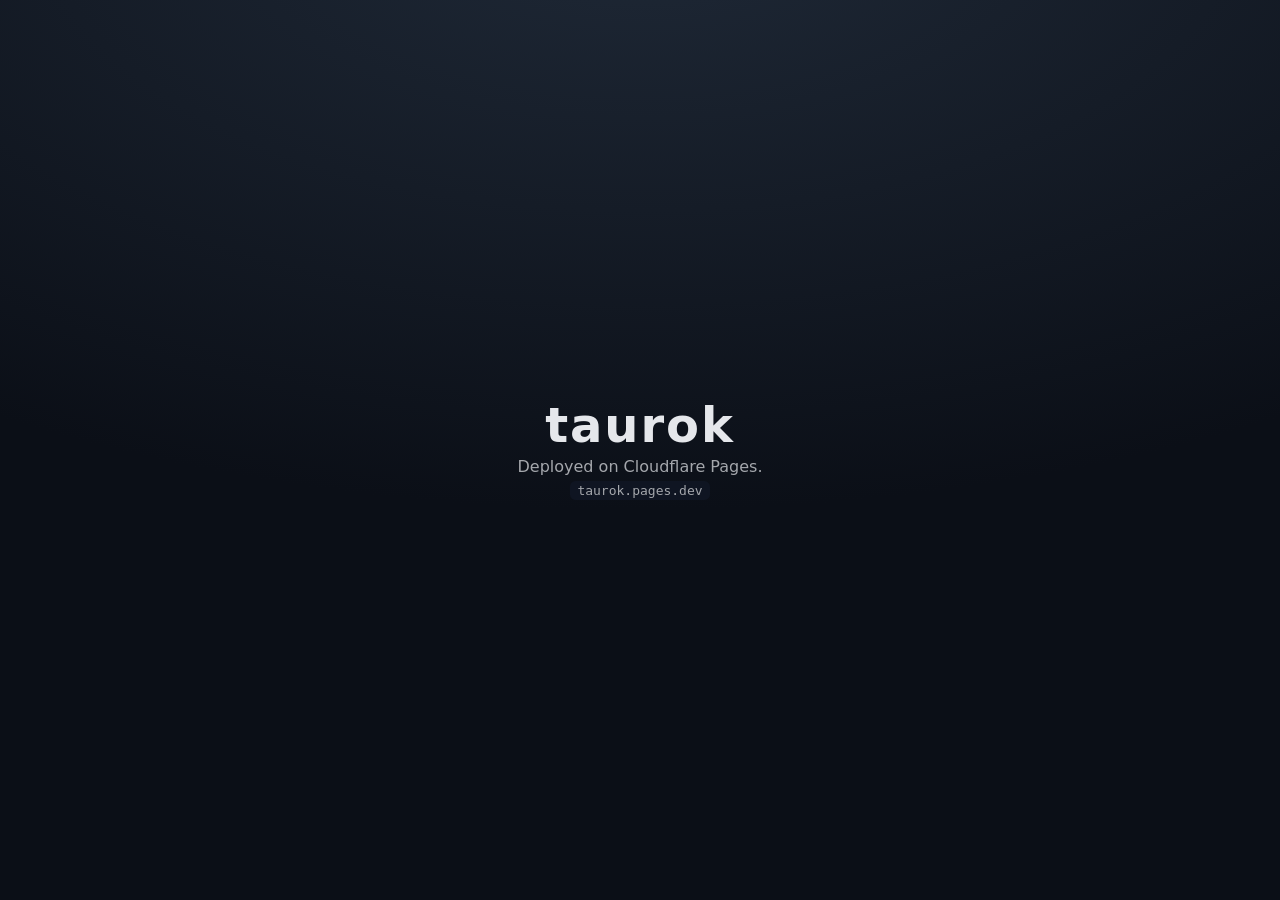
==== site/index.html @ 5db6bf36 "taurok: Cloudflare Pages IaC + encrypted ansible vault" ====
<!doctype html>
<html lang="en">
<head>
  <meta charset="utf-8" />
  <meta name="viewport" content="width=device-width, initial-scale=1" />
  <title>taurok</title>
  <style>
    :root { color-scheme: dark; }
    body { margin:0; min-height:100vh; display:grid; place-items:center;
           font-family: ui-sans-serif, system-ui, -apple-system, Segoe UI, Roboto, sans-serif;
           background: radial-gradient(1200px 600px at 50% -10%, #1f2937, #0b0f17); color:#e5e7eb; }
    .card { text-align:center; padding:3rem 2rem; }
    h1 { font-size:3rem; margin:0 0 .25rem; letter-spacing:.04em; }
    p  { opacity:.7; margin:.25rem 0; }
    code { background:#111827; padding:.15rem .45rem; border-radius:.35rem; }
  </style>
</head>
<body>
  <div class="card">
    <h1>taurok</h1>
    <p>Deployed on Cloudflare Pages.</p>
    <p><code>taurok.pages.dev</code></p>
  </div>
</body>
</html>
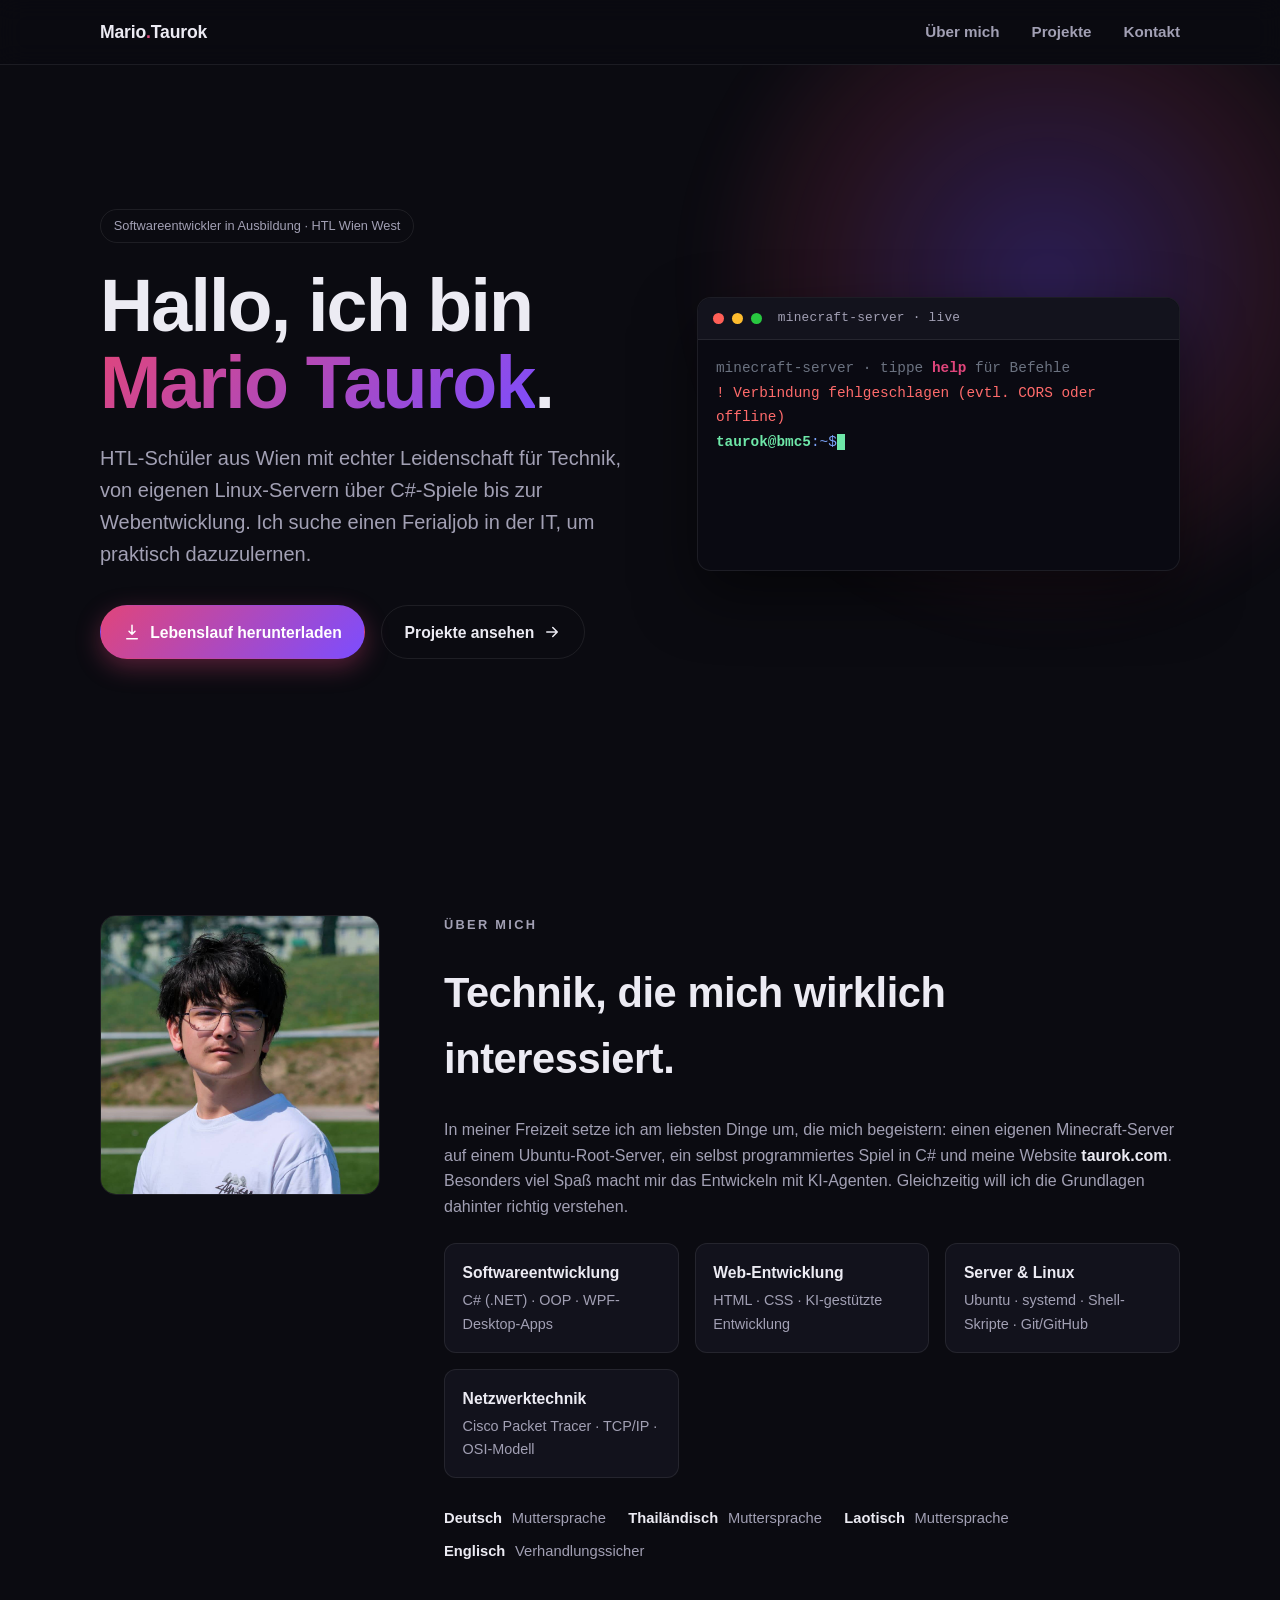
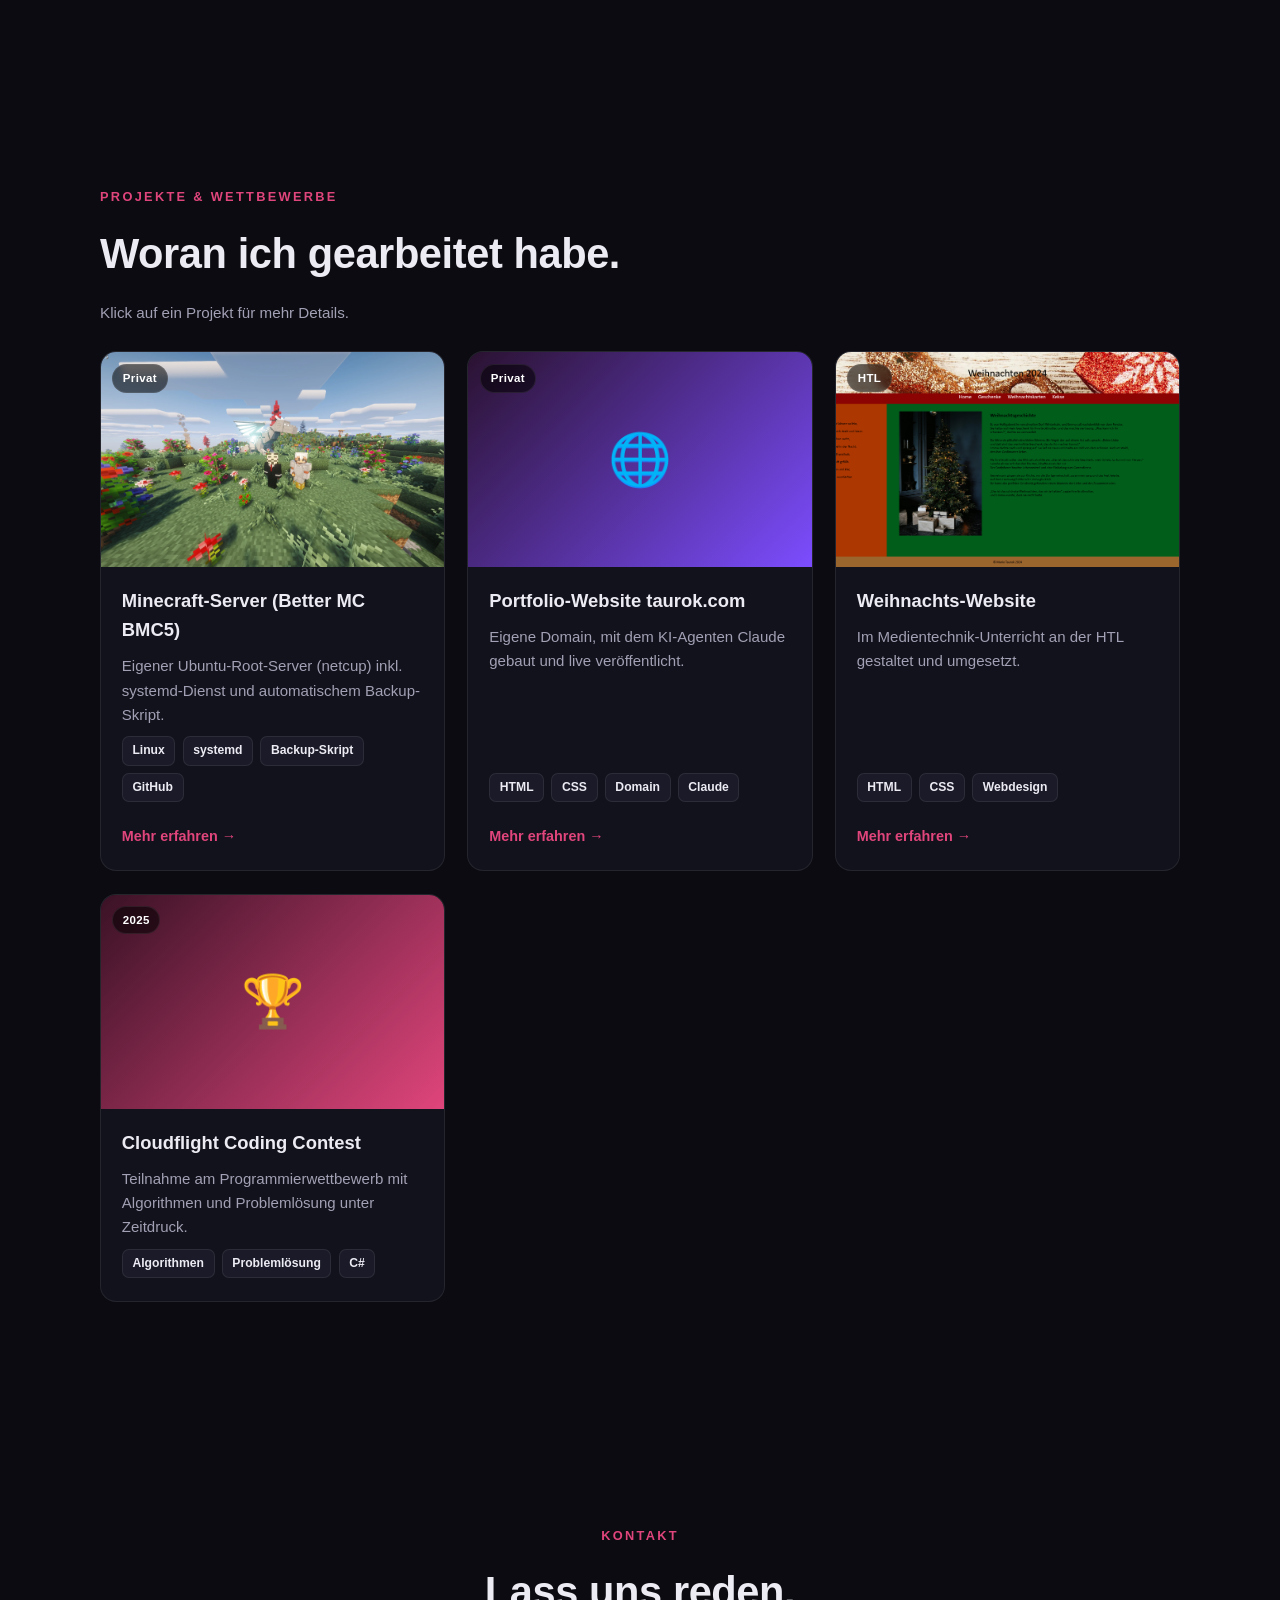
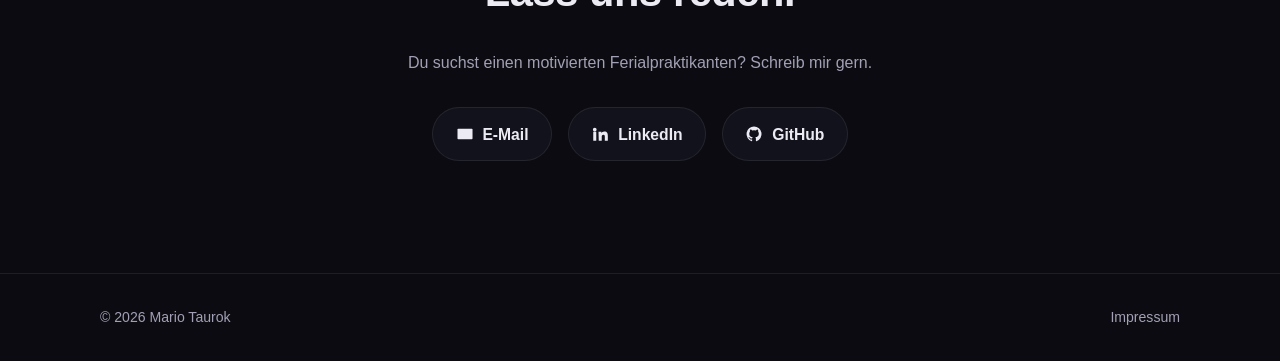
==== commit c378019a: "feat: Portfolio-Website hinzugefuegt (HTML/CSS, 4 Projekte, Impressum)" ====
--- a/site/index.html
+++ b/site/index.html
@@ -1,25 +1,405 @@
-<!doctype html>
-<html lang="en">
+<!DOCTYPE html>
+<html lang="de">
+
 <head>
-  <meta charset="utf-8" />
-  <meta name="viewport" content="width=device-width, initial-scale=1" />
-  <title>taurok</title>
-  <style>
-    :root { color-scheme: dark; }
-    body { margin:0; min-height:100vh; display:grid; place-items:center;
-           font-family: ui-sans-serif, system-ui, -apple-system, Segoe UI, Roboto, sans-serif;
-           background: radial-gradient(1200px 600px at 50% -10%, #1f2937, #0b0f17); color:#e5e7eb; }
-    .card { text-align:center; padding:3rem 2rem; }
-    h1 { font-size:3rem; margin:0 0 .25rem; letter-spacing:.04em; }
-    p  { opacity:.7; margin:.25rem 0; }
-    code { background:#111827; padding:.15rem .45rem; border-radius:.35rem; }
-  </style>
+  <meta charset="UTF-8">
+  <meta name="viewport" content="width=device-width, initial-scale=1">
+  <meta name="description"
+    content="Portfolio von Mario Taurok, Softwareentwickler in Ausbildung (HTL Wien West). Projekte aus Linux, C#, Webentwicklung und mehr.">
+  <title>Mario Taurok · Portfolio</title>
+  <link rel="stylesheet" href="style.css?v=4">
 </head>
+
 <body>
-  <div class="card">
-    <h1>taurok</h1>
-    <p>Deployed on Cloudflare Pages.</p>
-    <p><code>taurok.pages.dev</code></p>
-  </div>
+  <!-- ===== Navigation ===== -->
+  <header class="nav">
+    <div class="container nav__inner">
+      <a class="nav__brand" href="#start">Mario<span>.</span>Taurok</a>
+      <nav class="nav__links" aria-label="Hauptnavigation">
+        <a href="#ueber">Über mich</a>
+        <a href="#projekte">Projekte</a>
+        <a href="#kontakt">Kontakt</a>
+      </nav>
+    </div>
+  </header>
+
+  <main>
+    <!-- ===== Hero / Landingpage ===== -->
+    <section class="hero" id="start">
+      <div class="container hero__grid">
+        <div class="hero__inner">
+          <p class="eyebrow">Softwareentwickler in Ausbildung · HTL Wien West</p>
+          <h1 class="hero__title">Hallo, ich bin<br><span class="grad">Mario Taurok</span>.</h1>
+          <p class="hero__lead">
+            HTL-Schüler aus Wien mit echter Leidenschaft für Technik, von eigenen Linux-Servern
+            über C#-Spiele bis zur Webentwicklung. Ich suche einen Ferialjob in der IT, um praktisch
+            dazuzulernen.
+          </p>
+          <div class="hero__actions">
+            <a class="btn btn--primary" href="Mario-Taurok-Lebenslauf.pdf" download>
+              <svg viewBox="0 0 24 24" class="ico" aria-hidden="true">
+                <path d="M12 3v12m0 0 4-4m-4 4-4-4M5 21h14" />
+              </svg>
+              Lebenslauf herunterladen
+            </a>
+            <a class="btn btn--ghost" href="#projekte">
+              Projekte ansehen
+              <svg viewBox="0 0 24 24" class="ico" aria-hidden="true">
+                <path d="M5 12h14m0 0-6-6m6 6-6 6" />
+              </svg>
+            </a>
+          </div>
+        </div>
+        <aside class="hero__aside">
+          <div class="term" aria-label="Live-Status des Minecraft-Servers (minecraft-server)">
+            <div class="term__bar">
+              <span class="term__dot term__dot--r"></span>
+              <span class="term__dot term__dot--y"></span>
+              <span class="term__dot term__dot--g"></span>
+              <span class="term__title">minecraft-server · live</span>
+            </div>
+            <div class="term__body" id="mctermbody" tabindex="0">
+              <div id="mctermout"></div>
+              <div class="term__inputline">
+                <span class="term__prompt">taurok@bmc5</span><span class="term__path">:~$</span> <span class="term__typed" id="mctermtyped"></span><span class="term__cursor"></span>
+                <input id="mcterminput" class="term__ghost" style="flex:0 0 1px;width:1px;height:1.1em;opacity:0;border:0;padding:0;margin:0;background:transparent;color:transparent;" autocomplete="off" autocapitalize="none" autocorrect="off" spellcheck="false" aria-label="Terminal-Eingabe">
+              </div>
+            </div>
+          </div>
+        </aside>
+      </div>
+      <div class="hero__glow" aria-hidden="true"></div>
+    </section>
+
+    <!-- ===== Über mich ===== -->
+    <section class="section about" id="ueber">
+      <div class="container about__grid">
+        <div class="about__media">
+          <img src="img/albert.jpg" alt="Porträt von Mario Taurok" loading="lazy">
+        </div>
+        <div class="about__text">
+          <p class="kicker">Über mich</p>
+          <h2 class="section__title">Technik, die mich wirklich interessiert.</h2>
+          <p>
+            In meiner Freizeit setze ich am liebsten Dinge um, die mich begeistern: einen eigenen
+            Minecraft-Server auf einem Ubuntu-Root-Server, ein selbst programmiertes Spiel in C#
+            und meine Website <strong>taurok.com</strong>. Besonders viel Spaß macht mir das
+            Entwickeln mit KI-Agenten. Gleichzeitig will ich die Grundlagen dahinter richtig
+            verstehen.
+          </p>
+
+          <div class="skills">
+            <div class="skill">
+              <h3>Softwareentwicklung</h3>
+              <p>C# (.NET) · OOP · WPF-Desktop-Apps</p>
+            </div>
+            <div class="skill">
+              <h3>Web-Entwicklung</h3>
+              <p>HTML · CSS · KI-gestützte Entwicklung</p>
+            </div>
+            <div class="skill">
+              <h3>Server &amp; Linux</h3>
+              <p>Ubuntu · systemd · Shell-Skripte · Git/GitHub</p>
+            </div>
+            <div class="skill">
+              <h3>Netzwerktechnik</h3>
+              <p>Cisco Packet Tracer · TCP/IP · OSI-Modell</p>
+            </div>
+          </div>
+
+          <ul class="langs">
+            <li><span>Deutsch</span> Muttersprache</li>
+            <li><span>Thailändisch</span> Muttersprache</li>
+            <li><span>Laotisch</span> Muttersprache</li>
+            <li><span>Englisch</span> Verhandlungssicher</li>
+          </ul>
+        </div>
+      </div>
+    </section>
+
+    <!-- ===== Projekte ===== -->
+    <section class="section projects" id="projekte">
+      <div class="container">
+        <p class="kicker">Projekte &amp; Wettbewerbe</p>
+        <h2 class="section__title">Woran ich gearbeitet habe.</h2>
+        <p class="projects__hint">Klick auf ein Projekt für mehr Details.</p>
+
+        <div class="grid">
+          <!-- 1: Minecraft-Server -->
+          <a class="card" href="projekte/minecraft-server.html">
+            <div class="card__media">
+              <img src="img/minecraft.webp" alt="Minecraft-Server" loading="lazy">
+              <span class="card__badge">Privat</span>
+            </div>
+            <div class="card__body">
+              <h3>Minecraft-Server (Better MC BMC5)</h3>
+              <p>Eigener Ubuntu-Root-Server (netcup) inkl. systemd-Dienst und automatischem Backup-Skript.</p>
+              <ul class="tags">
+                <li>Linux</li>
+                <li>systemd</li>
+                <li>Backup-Skript</li>
+                <li>GitHub</li>
+              </ul>
+              <span class="card__more">Mehr erfahren →</span>
+            </div>
+          </a>
+
+          <!-- 2: Portfolio-Website -->
+          <a class="card" href="projekte/portfolio-website.html">
+            <div class="card__media card__media--grad grad-1">
+              <span class="card__emoji" aria-hidden="true">🌐</span>
+              <span class="card__badge">Privat</span>
+            </div>
+            <div class="card__body">
+              <h3>Portfolio-Website taurok.com</h3>
+              <p>Eigene Domain, mit dem KI-Agenten Claude gebaut und live veröffentlicht.</p>
+              <ul class="tags">
+                <li>HTML</li>
+                <li>CSS</li>
+                <li>Domain</li>
+                <li>Claude</li>
+              </ul>
+              <span class="card__more">Mehr erfahren →</span>
+            </div>
+          </a>
+
+        <!--
+        
+          <a class="card" href="projekte/monogame-spiel.html">
+            <div class="card__media">
+              <img src="img/MonoGame.png" alt="MonoGame-Spiel" loading="lazy">
+              <span class="card__badge">Privat</span>
+            </div>
+            <div class="card__body">
+              <h3>MonoGame-Spiel</h3>
+              <p>Eigenentwicklung in C# mit dem MonoGame-Framework, Spiellogik objektorientiert umgesetzt.</p>
+              <ul class="tags">
+                <li>C#</li>
+                <li>MonoGame</li>
+                <li>OOP</li>
+              </ul>
+              <span class="card__more">Mehr erfahren →</span>
+            </div>
+          </a>
+        //-->
+          <!-- 4: Weihnachts-Website -->
+          <a class="card" href="projekte/weihnachts-website.html">
+            <div class="card__media">
+              <img src="img/Christmaspage.png" alt="Weihnachts-Website" loading="lazy">
+              <span class="card__badge">HTL</span>
+            </div>
+            <div class="card__body">
+              <h3>Weihnachts-Website</h3>
+              <p>Im Medientechnik-Unterricht an der HTL gestaltet und umgesetzt.</p>
+              <ul class="tags">
+                <li>HTML</li>
+                <li>CSS</li>
+                <li>Webdesign</li>
+              </ul>
+              <span class="card__more">Mehr erfahren →</span>
+            </div>
+          </a>
+
+          <!-- 5: Cloudflight Coding Contest (ohne Detailseite) -->
+          <article class="card card--static">
+            <div class="card__media card__media--grad grad-2">
+              <span class="card__emoji" aria-hidden="true">🏆</span>
+              <span class="card__badge">2025</span>
+            </div>
+            <div class="card__body">
+              <h3>Cloudflight Coding Contest</h3>
+              <p>Teilnahme am Programmierwettbewerb mit Algorithmen und Problemlösung unter Zeitdruck.</p>
+              <ul class="tags">
+                <li>Algorithmen</li>
+                <li>Problemlösung</li>
+                <li>C#</li>
+              </ul>
+            </div>
+          </article>
+        </div>
+      </div>
+    </section>
+
+    <!-- ===== Kontakt ===== -->
+    <section class="section contact" id="kontakt">
+      <div class="container contact__inner">
+        <p class="kicker">Kontakt</p>
+        <h2 class="section__title">Lass uns reden.</h2>
+        <p class="contact__lead">Du suchst einen motivierten Ferialpraktikanten? Schreib mir gern.</p>
+
+        <div class="contact__buttons">
+          <a class="btn btn--social" href="mailto:mario.taurok@proton.me">
+            <svg viewBox="0 0 24 24" class="ico" aria-hidden="true">
+              <path d="M3 5h18a1 1 0 0 1 1 1v12a1 1 0 0 1-1 1H3a1 1 0 0 1-1-1V6a1 1 0 0 1 1-1z" />
+              <path d="m3 7 9 6 9-6" />
+            </svg>
+            E-Mail
+          </a>
+          <!-- TODO: LinkedIn-URL hier eintragen (href="#" ist nur ein Platzhalter) -->
+          <a class="btn btn--social" href="https://www.linkedin.com/in/mario-taurok/" target="_blank" rel="noopener">
+            <svg viewBox="0 0 24 24" class="ico" aria-hidden="true">
+              <path
+                d="M4.98 3.5a2.5 2.5 0 1 1 0 5 2.5 2.5 0 0 1 0-5zM3 9h4v12H3zM10 9h3.8v1.7h.05c.53-.95 1.83-1.95 3.77-1.95 4.03 0 4.78 2.5 4.78 5.75V21h-4v-5.1c0-1.22-.02-2.8-1.9-2.8-1.9 0-2.2 1.34-2.2 2.71V21h-4z" />
+            </svg>
+            LinkedIn
+          </a>
+          <a class="btn btn--social" href="https://github.com/bestpg" target="_blank" rel="noopener">
+            <svg viewBox="0 0 24 24" class="ico" aria-hidden="true">
+              <path
+                d="M12 2a10 10 0 0 0-3.16 19.49c.5.09.68-.22.68-.48v-1.7c-2.78.6-3.37-1.34-3.37-1.34-.45-1.16-1.11-1.47-1.11-1.47-.91-.62.07-.6.07-.6 1 .07 1.53 1.03 1.53 1.03.9 1.53 2.36 1.09 2.94.83.09-.65.35-1.09.63-1.34-2.22-.25-4.55-1.11-4.55-4.94 0-1.09.39-1.98 1.03-2.68-.1-.25-.45-1.27.1-2.64 0 0 .84-.27 2.75 1.02a9.6 9.6 0 0 1 5 0c1.91-1.29 2.75-1.02 2.75-1.02.55 1.37.2 2.39.1 2.64.64.7 1.03 1.59 1.03 2.68 0 3.84-2.34 4.69-4.57 4.94.36.31.68.92.68 1.85v2.74c0 .27.18.58.69.48A10 10 0 0 0 12 2z" />
+            </svg>
+            GitHub
+          </a>
+        </div>
+      </div>
+    </section>
+  </main>
+
+  <footer class="footer">
+    <div class="container footer__inner">
+      <span>© 2026 Mario Taurok</span>
+      <a class="footer__link" href="impressum">Impressum</a>
+    </div>
+  </footer>
+
+  <!-- Live-Status vom Minecraft-Server (GraphQL, Vanilla-JS, kein Framework) -->
+  <script>
+    (function () {
+      var ENDPOINT = 'https://api.taurok.com/graphql';
+      var QUERY = 'query MyQuery { players { max online players } }';
+      var out = document.getElementById('mctermout');
+      var input = document.getElementById('mcterminput');
+      var typed = document.getElementById('mctermtyped');
+      var bodyEl = document.getElementById('mctermbody');
+      if (!out || !input || !typed || !bodyEl) return;
+
+      function esc(v) { var d = document.createElement('div'); d.textContent = String(v); return d.innerHTML; }
+      function line(html, cls) { var d = document.createElement('div'); d.className = 'term__line' + (cls ? ' ' + cls : ''); d.innerHTML = html; out.appendChild(d); return d; }
+      function scroll() { bodyEl.scrollTop = bodyEl.scrollHeight; }
+      var PROMPT = '<span class="term__prompt">taurok@bmc5</span><span class="term__path">:~$</span> ';
+      function echo(cmd) { line(PROMPT + esc(cmd)); }
+
+      function fetchPlayers() {
+        var pending = line('<span class="term__dim">… frage api.taurok.com</span>');
+        var q = '{ players { online max players { name x y z dimension } } }';
+        fetch(ENDPOINT + '?query=' + encodeURIComponent(q), { cache: 'no-store' })
+          .then(function (r) { return r.json().catch(function () { return null; }); })
+          .then(function (j) {
+            if (pending) pending.remove();
+            if (!j || j.errors || !j.data || !j.data.players) {
+              var m = (j && j.errors && j.errors[0] && j.errors[0].message) || 'keine Daten';
+              line('<span class="term__err">! ' + esc(m) + '</span>'); scroll(); return;
+            }
+            var p = j.data.players, list = Array.isArray(p.players) ? p.players : [];
+            line('<span class="term__ok">●</span> online <b>' + esc(p.online) + '</b> <span class="term__dim">/ ' + esc(p.max) + '</span>');
+            if (!list.length) { line('<span class="term__dim">niemand online</span>'); scroll(); return; }
+            function rnd(v) { return (v == null) ? '?' : Math.round(v); }
+            list.forEach(function (pl, i) {
+              line('<span class="term__ac">›</span> ' + esc(pl.name));
+              var dim = (pl.dimension || '').replace('minecraft:', '');
+              line('<span class="term__dim">&nbsp;&nbsp;x ' + rnd(pl.x) + '&nbsp; y ' + rnd(pl.y) + '&nbsp; z ' + rnd(pl.z) + (dim ? '&nbsp; · ' + esc(dim) : '') + '</span>');
+              if (i < list.length - 1) line('&nbsp;');
+            });
+            scroll();
+          })
+          .catch(function () { if (pending) pending.remove(); line('<span class="term__err">! Verbindung fehlgeschlagen (evtl. CORS oder offline)</span>'); scroll(); });
+      }
+
+      function fetchStatus() {
+        var pending = line('<span class="term__dim">… frage api.taurok.com</span>');
+        var q = '{ serverStatus { online max players version motd uptime { running human } } }';
+        fetch(ENDPOINT + '?query=' + encodeURIComponent(q), { cache: 'no-store' })
+          .then(function (r) { return r.json().catch(function () { return null; }); })
+          .then(function (j) {
+            if (pending) pending.remove();
+            if (!j || j.errors || !j.data || !j.data.serverStatus) {
+              var m = (j && j.errors && j.errors[0] && j.errors[0].message) || 'keine Daten';
+              line('<span class="term__err">! ' + esc(m) + '</span>'); scroll(); return;
+            }
+            var st = j.data.serverStatus, up = st.uptime || {}, names = Array.isArray(st.players) ? st.players : [];
+            line('<span class="term__ac">' + esc(st.motd || 'Server') + '</span>');
+            line(up.running ? '<span class="term__ok">●</span> läuft' : '<span class="term__err">●</span> offline');
+            line('<span class="term__dim">spieler</span> <b>' + esc(st.online) + '</b> <span class="term__dim">/ ' + esc(st.max) + '</span>');
+            line('<span class="term__dim">version</span> ' + esc(st.version || '-'));
+            line('<span class="term__dim">uptime</span>&nbsp; ' + esc(up.human || '-'));
+            names.forEach(function (n) { line('&nbsp;&nbsp;<span class="term__ac">›</span> ' + esc(n)); });
+            scroll();
+          })
+          .catch(function () { if (pending) pending.remove(); line('<span class="term__err">! Verbindung fehlgeschlagen (evtl. CORS oder offline)</span>'); scroll(); });
+      }
+
+      function fetchUptime() {
+        var pending = line('<span class="term__dim">…</span>');
+        fetch(ENDPOINT + '?query=' + encodeURIComponent('{ serverStatus { uptime { running human } } }'), { cache: 'no-store' })
+          .then(function (r) { return r.json().catch(function () { return null; }); })
+          .then(function (j) {
+            if (pending) pending.remove();
+            var u = j && j.data && j.data.serverStatus && j.data.serverStatus.uptime;
+            if (!u) { line('<span class="term__err">! keine Daten</span>'); scroll(); return; }
+            line(u.running ? 'uptime: <b>' + esc(u.human) + '</b>' : '<span class="term__err">Server offline</span>');
+            scroll();
+          })
+          .catch(function () { if (pending) pending.remove(); line('<span class="term__err">! Verbindung fehlgeschlagen</span>'); scroll(); });
+      }
+
+      var COMMANDS = {
+        help: function () {
+          line('verfügbare Befehle:');
+          [
+            ['status', 'voller Server-Status (Version, MOTD, Uptime)'],
+            ['players', 'nur Spielerliste'],
+            ['uptime', 'Laufzeit des Servers'],
+            ['about', 'Infos zum Server'],
+            ['clear', 'Terminal leeren']
+          ].forEach(function (c) {
+            line('  <span class="term__ac">' + c[0] + '</span>' + '          '.slice(c[0].length) + c[1]);
+          });
+        },
+        players: fetchPlayers, online: fetchPlayers,
+        status: fetchStatus, serverstatus: fetchStatus, uptime: fetchUptime,
+        about: function () {
+          line('minecraft-server · Better MC BMC5 (NeoForge 1.21.1)');
+          line('Oracle Cloud · ARM/aarch64 · Ubuntu · systemd');
+        },
+        clear: function () { out.innerHTML = ''; },
+        whoami: function () { line('gast@taurok'); }
+      };
+
+      function run(raw) {
+        var cmd = raw.trim();
+        echo(cmd);
+        if (cmd) {
+          var name = cmd.split(/\s+/)[0].toLowerCase();
+          if (COMMANDS[name]) COMMANDS[name]();
+          else line('<span class="term__err">command not found: ' + esc(name) + "</span> <span class=\"term__dim\">(tippe 'help')</span>");
+        }
+        scroll();
+      }
+
+      function sync() { typed.textContent = input.value; }
+      var hist = [], hi = 0;
+      input.addEventListener('input', sync);
+      input.addEventListener('keydown', function (e) {
+        if (e.key === 'Enter') {
+          e.preventDefault();
+          var v = input.value; input.value = ''; sync();
+          if (v.trim()) hist.push(v);
+          hi = hist.length;
+          run(v);
+        } else if (e.key === 'ArrowUp') {
+          e.preventDefault();
+          if (hi > 0) { hi--; input.value = hist[hi] || ''; sync(); }
+        } else if (e.key === 'ArrowDown') {
+          if (hi < hist.length) { hi++; input.value = hist[hi] || ''; sync(); }
+        }
+      });
+      bodyEl.addEventListener('click', function () { try { input.focus({ preventScroll: true }); } catch (e) { input.focus(); } });
+
+      line('<span class="term__dim">minecraft-server · tippe </span><span class="term__ac">help</span><span class="term__dim"> für Befehle</span>');
+      fetchPlayers();
+      try { input.focus({ preventScroll: true }); } catch (e) { input.focus(); }
+    })();
+  </script>
 </body>
+
 </html>
--- a/site/style.css
+++ b/site/style.css
@@ -0,0 +1,443 @@
+/* ============================================================
+   Mario Taurok – Portfolio
+   Reines CSS, dunkles Design (inspiriert von netsnek.com)
+   ============================================================ */
+
+/* ---------- Design-Tokens ---------- */
+:root {
+  --bg:       #0b0b11;
+  --bg-2:     #12121c;
+  --bg-3:     #1a1a28;
+  --line:     rgba(255, 255, 255, .08);
+  --text:     #ecebf3;
+  --muted:    #a2a0b4;
+  --accent:   #e0457b;   /* Magenta */
+  --accent-2: #7c4dff;   /* Violett */
+  --grad: linear-gradient(135deg, var(--accent), var(--accent-2));
+  --radius: 16px;
+  --maxw: 1080px;
+}
+
+/* ---------- Reset / Basis ---------- */
+* { box-sizing: border-box; margin: 0; padding: 0; }
+
+html { scroll-behavior: smooth; }
+
+body {
+  background: var(--bg);
+  color: var(--text);
+  font-family: -apple-system, BlinkMacSystemFont, "Segoe UI", Roboto, Helvetica, Arial, sans-serif;
+  line-height: 1.6;
+  -webkit-font-smoothing: antialiased;
+  overflow-x: hidden;
+}
+
+img { max-width: 100%; height: auto; display: block; }
+a { color: inherit; text-decoration: none; }
+
+.container {
+  width: min(92%, var(--maxw));
+  margin-inline: auto;
+}
+
+.section { padding-block: clamp(3.5rem, 9vw, 7rem); }
+.section[id], .hero[id] { scroll-margin-top: 80px; }
+
+.kicker {
+  text-transform: uppercase;
+  letter-spacing: .18em;
+  font-size: .8rem;
+  font-weight: 700;
+  color: var(--accent);
+  margin-bottom: .8rem;
+}
+
+.section__title {
+  font-size: clamp(1.7rem, 4vw, 2.6rem);
+  font-weight: 800;
+  letter-spacing: -.01em;
+  margin-bottom: 1.5rem;
+}
+
+.grad {
+  background: var(--grad);
+  -webkit-background-clip: text;
+  background-clip: text;
+  color: transparent;
+}
+
+/* ---------- Navigation ---------- */
+.nav {
+  position: sticky;
+  top: 0;
+  z-index: 50;
+  background: rgba(11, 11, 17, .72);
+  backdrop-filter: blur(12px);
+  border-bottom: 1px solid var(--line);
+}
+.nav__inner {
+  display: flex;
+  align-items: center;
+  justify-content: space-between;
+  height: 64px;
+}
+.nav__brand { font-weight: 800; font-size: 1.1rem; letter-spacing: -.01em; }
+.nav__brand span { color: var(--accent); }
+.nav__links { display: flex; gap: clamp(1rem, 3vw, 2rem); }
+.nav__links a {
+  color: var(--muted);
+  font-weight: 600;
+  font-size: .95rem;
+  transition: color .2s;
+}
+.nav__links a:hover { color: var(--text); }
+
+/* ---------- Buttons ---------- */
+.btn {
+  display: inline-flex;
+  align-items: center;
+  gap: .55rem;
+  padding: .85rem 1.4rem;
+  border-radius: 999px;
+  font-weight: 700;
+  font-size: .98rem;
+  border: 1px solid transparent;
+  cursor: pointer;
+  transition: transform .15s ease, box-shadow .2s ease, background .2s, border-color .2s;
+}
+.btn:hover { transform: translateY(-2px); }
+.btn .ico { width: 1.15em; height: 1.15em; }
+
+.btn--primary {
+  background: var(--grad);
+  color: #fff;
+  box-shadow: 0 8px 24px rgba(224, 69, 123, .35);
+}
+.btn--primary:hover { box-shadow: 0 12px 30px rgba(124, 77, 255, .45); }
+
+.btn--ghost {
+  background: transparent;
+  border-color: var(--line);
+  color: var(--text);
+}
+.btn--ghost:hover { border-color: var(--accent); background: rgba(255, 255, 255, .03); }
+
+/* Icon-Stroke-Stil */
+.ico { fill: none; stroke: currentColor; stroke-width: 2; stroke-linecap: round; stroke-linejoin: round; }
+.btn--social .ico, .nav .ico { stroke: none; fill: currentColor; }
+
+/* ---------- Hero ---------- */
+.hero {
+  position: relative;
+  padding-block: clamp(4rem, 12vw, 9rem);
+  overflow: hidden;
+}
+.hero__inner { position: relative; z-index: 2; max-width: 760px; }
+.eyebrow {
+  display: inline-block;
+  padding: .35rem .8rem;
+  border: 1px solid var(--line);
+  border-radius: 999px;
+  font-size: .8rem;
+  color: var(--muted);
+  margin-bottom: 1.5rem;
+}
+.hero__title {
+  font-size: clamp(2.6rem, 8vw, 4.6rem);
+  line-height: 1.05;
+  font-weight: 800;
+  letter-spacing: -.025em;
+  margin-bottom: 1.3rem;
+}
+.hero__lead {
+  font-size: clamp(1.05rem, 2.2vw, 1.25rem);
+  color: var(--muted);
+  max-width: 56ch;
+  margin-bottom: 2.2rem;
+}
+.hero__actions { display: flex; flex-wrap: wrap; gap: 1rem; }
+
+.hero__glow {
+  position: absolute;
+  top: -20%;
+  right: -10%;
+  width: 60vw;
+  height: 60vw;
+  max-width: 720px;
+  max-height: 720px;
+  background: radial-gradient(circle, rgba(124, 77, 255, .28), rgba(224, 69, 123, .12) 45%, transparent 70%);
+  filter: blur(20px);
+  z-index: 1;
+  pointer-events: none;
+}
+
+/* ---------- Hero: 2 Spalten + Live-Terminal ---------- */
+.hero__grid {
+  position: relative;
+  z-index: 2;
+  display: grid;
+  grid-template-columns: 1.05fr .95fr;
+  gap: clamp(2rem, 5vw, 4rem);
+  align-items: center;
+}
+.hero__grid .hero__inner { max-width: none; }
+.hero__aside { min-width: 0; }
+
+.term {
+  background: #0a0a12;
+  border: 1px solid var(--line);
+  border-radius: 14px;
+  overflow: hidden;
+  box-shadow: 0 24px 60px rgba(0, 0, 0, .5);
+  font-family: ui-monospace, SFMono-Regular, Menlo, Consolas, "Liberation Mono", monospace;
+}
+.term__bar {
+  display: flex;
+  align-items: center;
+  gap: .5rem;
+  padding: .65rem .9rem;
+  background: #13131d;
+  border-bottom: 1px solid var(--line);
+}
+.term__dot { width: 11px; height: 11px; border-radius: 50%; }
+.term__dot--r { background: #ff5f57; }
+.term__dot--y { background: #febc2e; }
+.term__dot--g { background: #28c840; }
+.term__title { margin-left: .5rem; font-size: .8rem; color: var(--muted); letter-spacing: .02em; }
+.term__body {
+  padding: 1rem 1.1rem 1.2rem;
+  font-size: .9rem;
+  line-height: 1.7;
+  color: #cdd6d0;
+  min-height: 230px;
+  max-height: 340px;
+  overflow: auto;
+}
+.term__line { white-space: pre-wrap; word-break: break-word; }
+.term__prompt { color: #6ee7a8; font-weight: 700; }
+.term__path { color: #7aa2f7; }
+.term__ok { color: #28c840; }
+.term__ac { color: var(--accent); font-weight: 700; }
+.term__err { color: #ff6b6b; }
+.term__dim { color: #6b7280; }
+.term__body b { color: #fff; }
+.term__cursor {
+  display: inline-block;
+  width: 8px;
+  height: 1.05em;
+  background: #6ee7a8;
+  vertical-align: -2px;
+  animation: term-blink 1.05s steps(1) infinite;
+}
+@keyframes term-blink { 50% { opacity: 0; } }
+
+@media (max-width: 880px) {
+  .hero__grid { grid-template-columns: 1fr; }
+  .hero__aside { order: 2; }
+}
+
+/* ---------- Über mich ---------- */
+.about__grid {
+  display: grid;
+  grid-template-columns: 280px 1fr;
+  gap: clamp(2rem, 5vw, 4rem);
+  align-items: start;
+}
+.about__media img {
+  width: 100%;
+  border-radius: var(--radius);
+  border: 1px solid var(--line);
+  aspect-ratio: 1 / 1;
+  object-fit: cover;
+}
+.about__text p { color: var(--muted); margin-bottom: 1.5rem; }
+.about__text strong { color: var(--text); }
+
+.skills {
+  display: grid;
+  grid-template-columns: repeat(auto-fit, minmax(200px, 1fr));
+  gap: 1rem;
+  margin-bottom: 1.8rem;
+}
+.skill {
+  background: var(--bg-2);
+  border: 1px solid var(--line);
+  border-radius: 12px;
+  padding: 1rem 1.1rem;
+}
+.skill h3 { font-size: .98rem; margin-bottom: .25rem; }
+.skill p { font-size: .9rem; color: var(--muted); margin: 0; }
+
+.langs { list-style: none; display: flex; flex-wrap: wrap; gap: .6rem 1.4rem; }
+.langs li { font-size: .92rem; color: var(--muted); }
+.langs span { color: var(--text); font-weight: 700; margin-right: .35rem; }
+
+/* ---------- Projekte ---------- */
+.grid {
+  display: grid;
+  grid-template-columns: repeat(auto-fit, minmax(270px, 1fr));
+  gap: 1.4rem;
+}
+.card {
+  background: var(--bg-2);
+  border: 1px solid var(--line);
+  border-radius: var(--radius);
+  overflow: hidden;
+  display: flex;
+  flex-direction: column;
+  transition: transform .2s ease, border-color .2s ease, box-shadow .2s ease;
+}
+.card:hover {
+  transform: translateY(-4px);
+  border-color: rgba(224, 69, 123, .5);
+  box-shadow: 0 16px 40px rgba(0, 0, 0, .4);
+}
+/* statische (nicht klickbare) Karte – z. B. Cloudflight */
+.card--static { cursor: default; }
+.card--static:hover { transform: none; border-color: var(--line); box-shadow: none; }
+.card__media {
+  position: relative;
+  aspect-ratio: 16 / 10;
+  background: var(--bg-3);
+}
+.card__media img { width: 100%; height: 100%; object-fit: cover; }
+.card__media--grad { display: grid; place-items: center; }
+.grad-1 { background: linear-gradient(135deg, #2a1230, #7c4dff); }
+.grad-2 { background: linear-gradient(135deg, #3a1226, #e0457b); }
+.card__emoji { font-size: 3.2rem; }
+.card__badge {
+  position: absolute;
+  top: .7rem;
+  left: .7rem;
+  background: rgba(0, 0, 0, .55);
+  backdrop-filter: blur(4px);
+  border: 1px solid var(--line);
+  color: #fff;
+  font-size: .72rem;
+  font-weight: 700;
+  letter-spacing: .03em;
+  padding: .25rem .6rem;
+  border-radius: 999px;
+}
+.card__body { padding: 1.2rem 1.3rem 1.4rem; display: flex; flex-direction: column; gap: .6rem; flex: 1; }
+.card__body h3 { font-size: 1.15rem; font-weight: 700; }
+.card__body p { color: var(--muted); font-size: .94rem; }
+
+.tags { list-style: none; display: flex; flex-wrap: wrap; gap: .45rem; margin-top: auto; }
+.tags li {
+  font-size: .76rem;
+  font-weight: 600;
+  color: var(--text);
+  background: var(--bg-3);
+  border: 1px solid var(--line);
+  padding: .25rem .6rem;
+  border-radius: 7px;
+}
+
+/* ---------- Kontakt ---------- */
+.contact__inner { text-align: center; max-width: 640px; margin-inline: auto; }
+.contact__lead { color: var(--muted); margin-bottom: 2rem; }
+.contact__buttons { display: flex; flex-wrap: wrap; gap: 1rem; justify-content: center; }
+.btn--social {
+  background: var(--bg-2);
+  border: 1px solid var(--line);
+  color: var(--text);
+}
+.btn--social:hover { border-color: var(--accent); background: var(--bg-3); }
+
+/* ---------- Footer ---------- */
+.footer { border-top: 1px solid var(--line); padding-block: 2rem; }
+.footer__inner {
+  display: flex;
+  flex-wrap: wrap;
+  gap: .5rem 1.5rem;
+  justify-content: space-between;
+  align-items: center;
+  color: var(--muted);
+  font-size: .88rem;
+}
+.footer__link { color: var(--muted); transition: color .2s; }
+.footer__link:hover { color: var(--text); }
+
+/* ---------- Responsive ---------- */
+@media (max-width: 720px) {
+  .about__grid { grid-template-columns: 1fr; }
+  .about__media { max-width: 220px; }
+  .nav__links { gap: 1rem; }
+  .footer__inner { justify-content: center; text-align: center; }
+}
+
+@media (max-width: 460px) {
+  .nav__links a:first-child { display: none; } /* "Über mich" auf sehr schmalen Screens ausblenden */
+  .btn { width: 100%; justify-content: center; }
+  .hero__actions { width: 100%; }
+}
+
+/* ============================================================
+   Klickbare Karten + Projekt-Detailseiten
+   ============================================================ */
+.projects__hint { color: var(--muted); margin-top: -.6rem; margin-bottom: 1.6rem; font-size: .95rem; }
+.card__more { margin-top: .8rem; font-weight: 700; font-size: .9rem; color: var(--accent); }
+.card:hover .card__more { color: var(--text); }
+
+/* gefüllte Icon-Variante (z. B. GitHub-Logo) */
+.ico--fill { fill: currentColor; stroke: none; }
+
+/* ---- Detailseite ---- */
+.backlink { display: inline-block; color: var(--muted); font-weight: 600; margin-bottom: 1.8rem; }
+.backlink:hover { color: var(--accent); }
+
+.proj-hero { padding-block: clamp(2.5rem, 7vw, 4.5rem) 1.5rem; }
+.proj-title { font-size: clamp(2.2rem, 6vw, 3.4rem); font-weight: 800; letter-spacing: -.02em; margin-bottom: 1.2rem; }
+.proj-lead { color: var(--muted); font-size: clamp(1.1rem, 2vw, 1.3rem); line-height: 1.7; max-width: 62ch; margin-bottom: 2rem; }
+.proj-hero .tags { margin-bottom: 2.2rem; }
+.proj-actions { display: flex; flex-wrap: wrap; gap: 1rem; }
+
+.proj-figure { margin: 1rem 0 4rem; border-radius: var(--radius); overflow: hidden; border: 1px solid var(--line); }
+.proj-figure img { width: 100%; aspect-ratio: 16 / 9; object-fit: cover; display: block; }
+
+.prose { max-width: 72ch; margin-bottom: 4.5rem; line-height: 1.85; }
+.prose h2 { font-size: 1.6rem; font-weight: 800; margin: 3rem 0 1.1rem; }
+.prose h2:first-child { margin-top: 0; }
+.prose p { color: var(--muted); margin-bottom: 1.4rem; }
+.prose ul { color: var(--muted); padding-left: 1.3rem; margin-bottom: 1.4rem; }
+.prose li { margin-bottom: .7rem; }
+.prose code { background: var(--bg-3); border: 1px solid var(--line); border-radius: 5px; padding: .12em .45em; font-size: .9em; }
+
+.gallery-title { font-size: 1.6rem; font-weight: 800; margin-bottom: 1.8rem; }
+.gallery { display: grid; grid-template-columns: repeat(auto-fit, minmax(240px, 1fr)); gap: 1.8rem; }
+.placeholder {
+  display: grid;
+  place-items: center;
+  aspect-ratio: 4 / 3;
+  border-radius: var(--radius);
+  border: 1px dashed rgba(255, 255, 255, .18);
+  background: linear-gradient(135deg, var(--bg-2), var(--bg-3));
+  color: var(--muted);
+  font-size: .9rem;
+  font-weight: 600;
+  letter-spacing: .03em;
+  text-align: center;
+  padding: 1.2rem;
+}
+.placeholder--lg { aspect-ratio: 16 / 9; margin-bottom: 4rem; font-size: 1rem; }
+.placeholder span::before { content: "🖼"; display: block; font-size: 2rem; margin-bottom: .5rem; }
+
+/* ---------- Terminal: interaktive Eingabe ---------- */
+.term__inputline { display: flex; align-items: center; flex-wrap: wrap; }
+.term__typed { white-space: pre-wrap; word-break: break-word; }
+.term__ghost {
+  flex: 0 0 1px;
+  width: 1px;
+  min-width: 0;
+  opacity: 0;
+  border: 0;
+  outline: none;
+  padding: 0;
+  margin: 0;
+  background: transparent;
+  color: transparent;
+  caret-color: transparent;
+  font: inherit;
+}
+.term__body { cursor: text; }
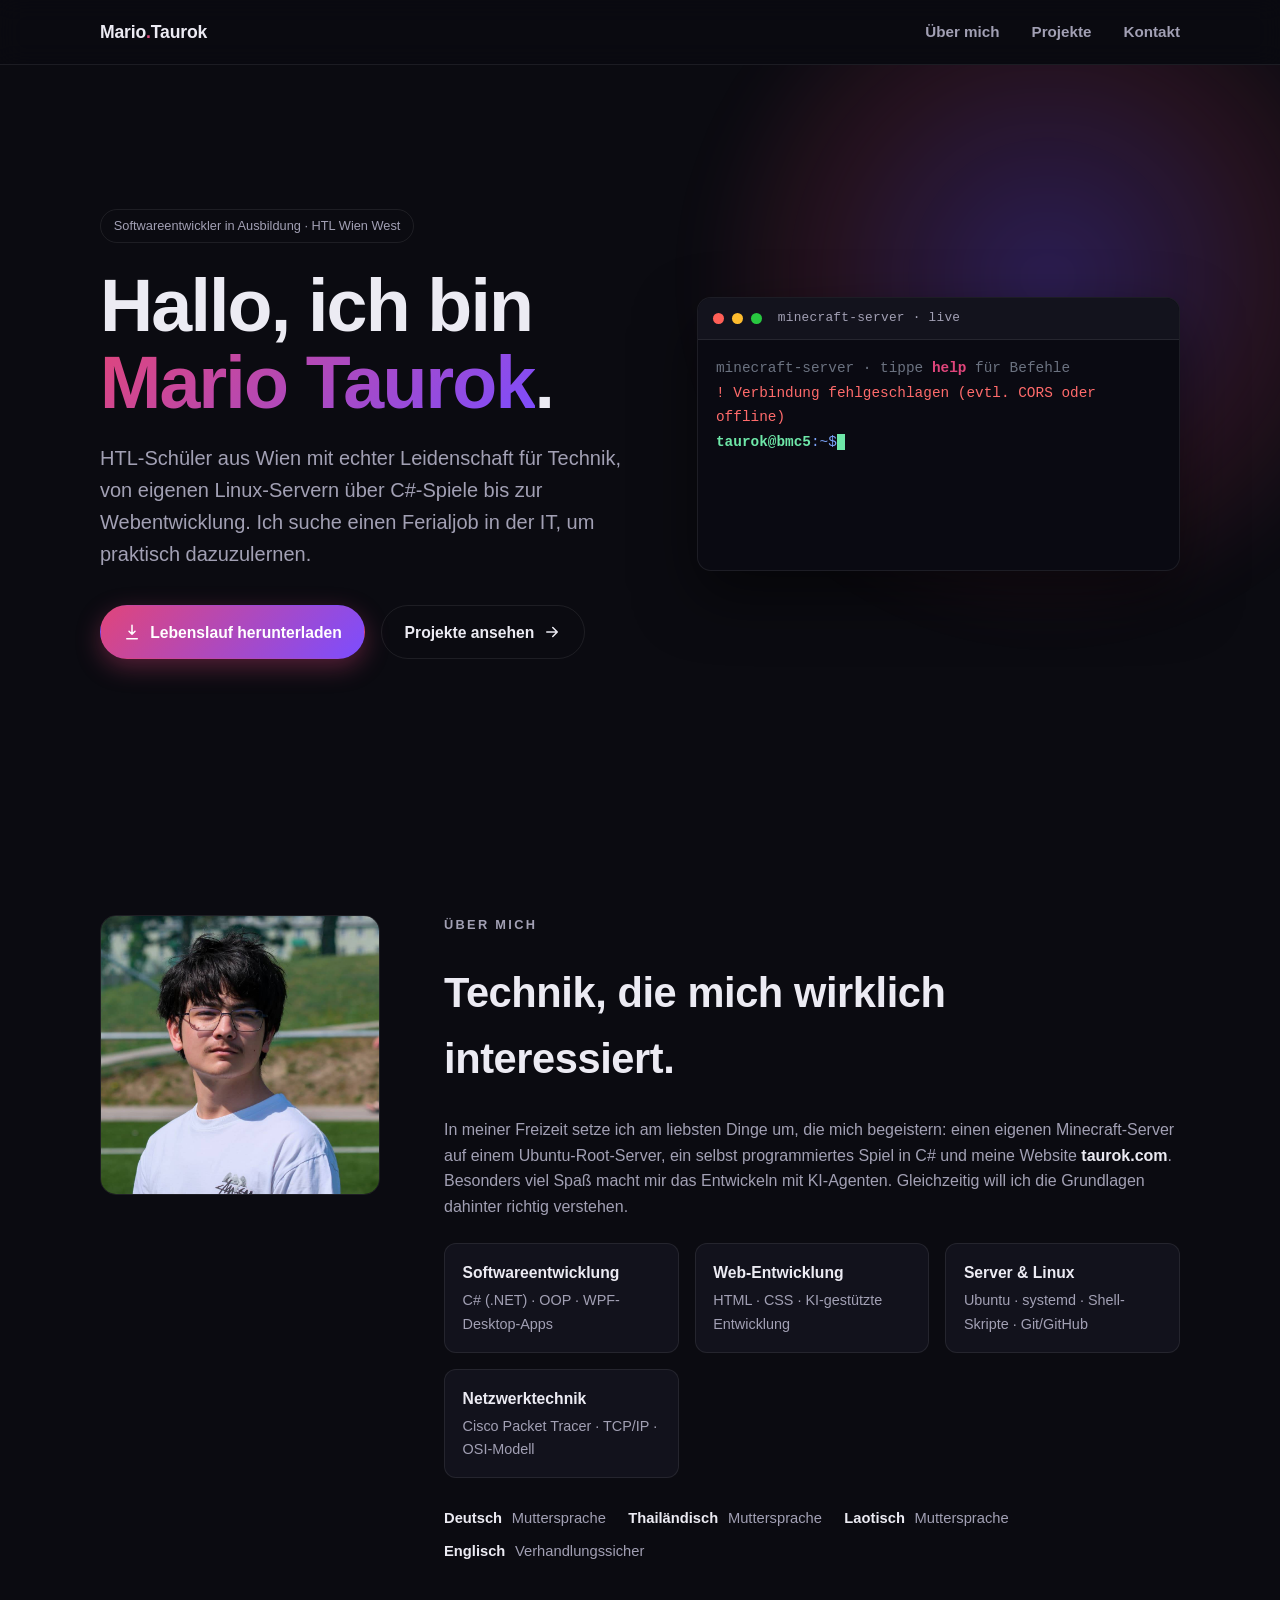
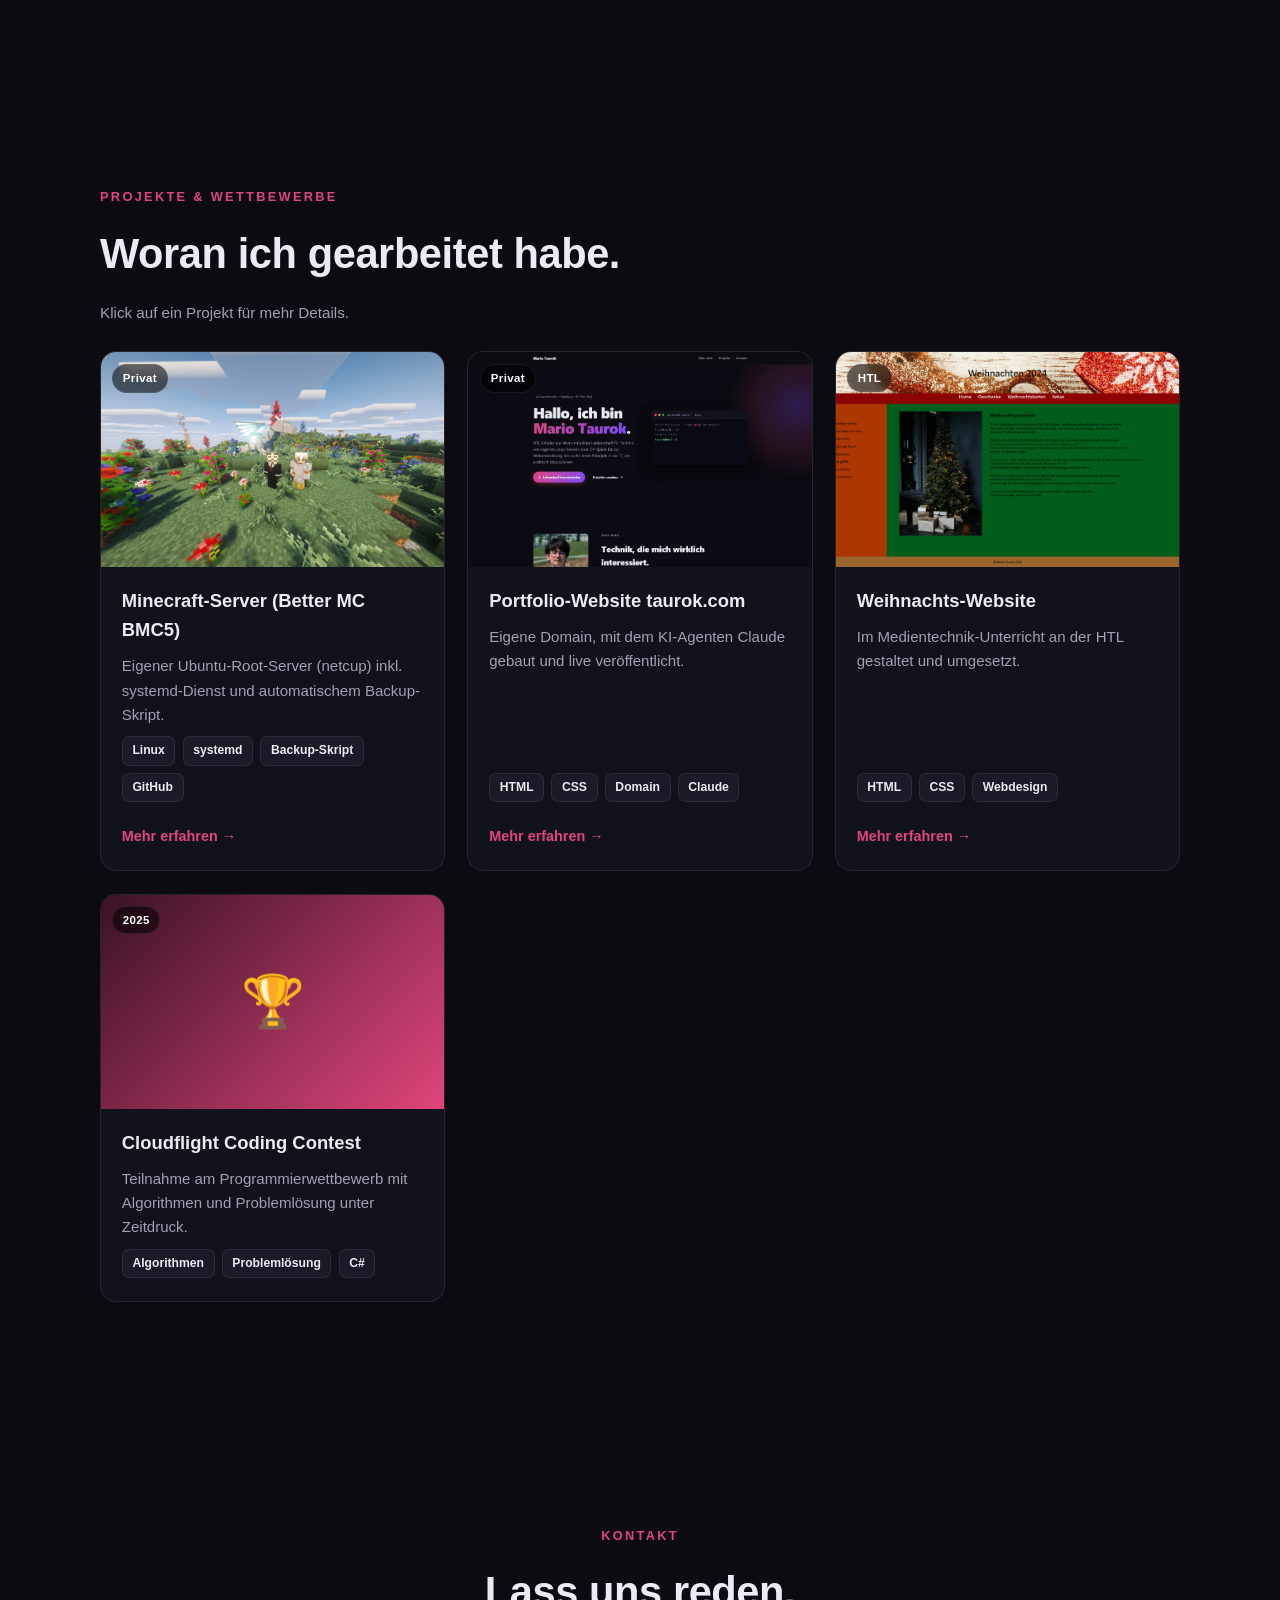
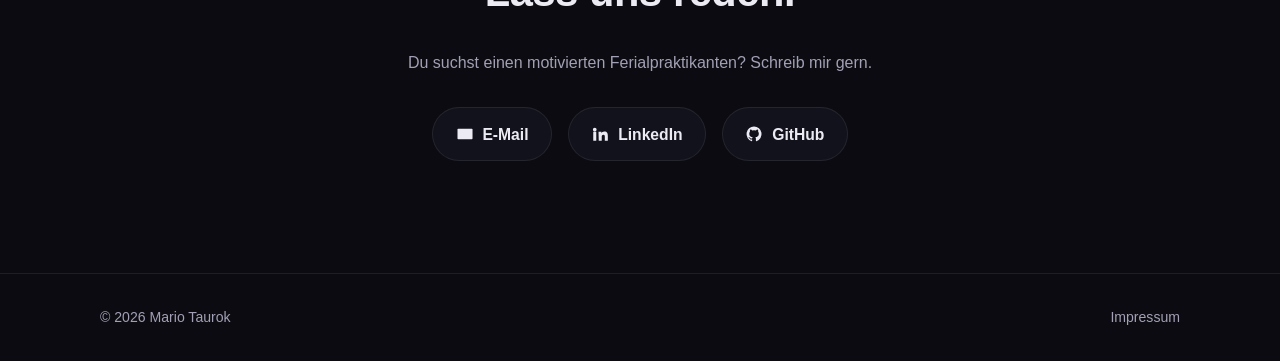
==== commit 5f9bbdd0: "fix: portfolio card thumbnail auf index.html" ====
--- a/site/index.html
+++ b/site/index.html
@@ -146,8 +146,8 @@
 
           <!-- 2: Portfolio-Website -->
           <a class="card" href="projekte/portfolio-website.html">
-            <div class="card__media card__media--grad grad-1">
-              <span class="card__emoji" aria-hidden="true">🌐</span>
+            <div class="card__media">
+              <img src="img/projekte/portfolio-website/web-view.webp" alt="Portfolio-Website taurok.com" loading="lazy">
               <span class="card__badge">Privat</span>
             </div>
             <div class="card__body">
@@ -258,7 +258,7 @@
   <footer class="footer">
     <div class="container footer__inner">
       <span>© 2026 Mario Taurok</span>
-      <a class="footer__link" href="impressum">Impressum</a>
+      <a class="footer__link" href="impressum.html">Impressum</a>
     </div>
   </footer>
 
